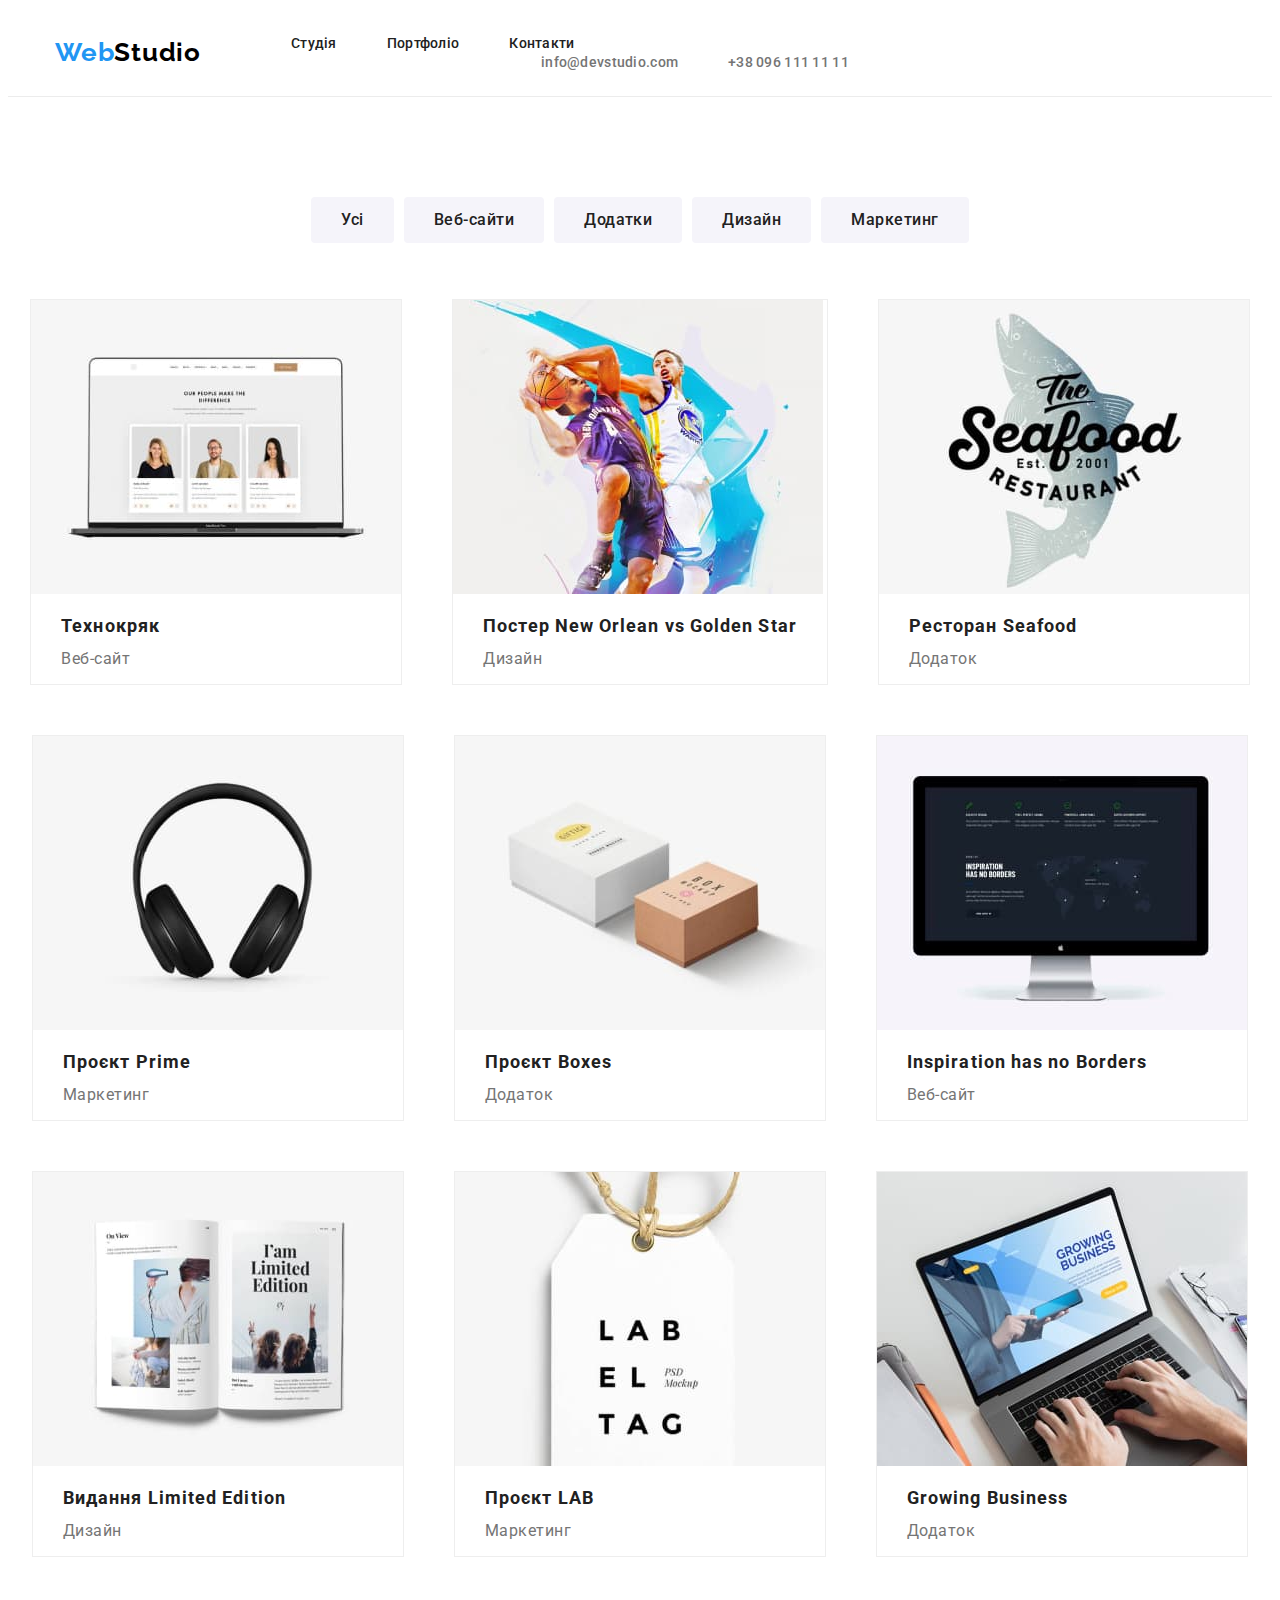
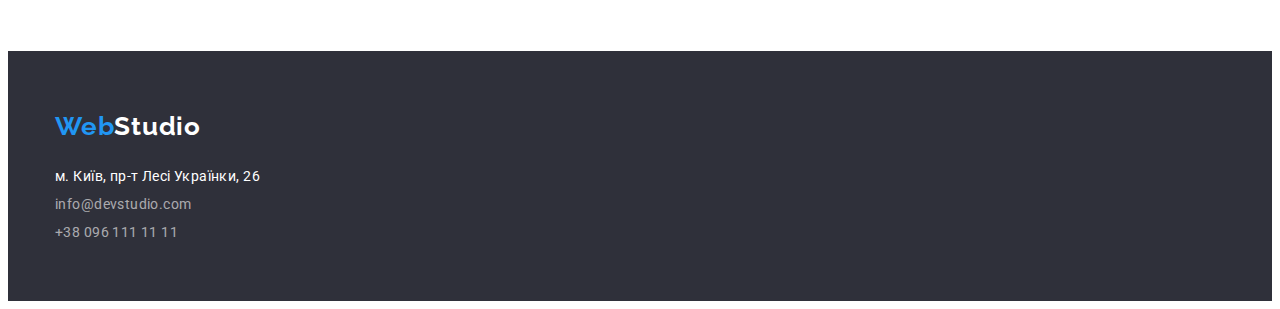
==== portfolio.html @ 7f6b3127 "updated project" ====
<!DOCTYPE html>
<html lang="uk">
  <head>
    <meta charset="UTF-8" />
    <meta http-equiv="X-UA-Compatible" content="IE=edge" />
    <meta name="viewport" content="width=device-width, initial-scale=1.0" />
    <title>WebStudio</title>
    <link rel="stylesheet" href="./css/styles.css" />
    <link rel="preconnect" href="https://fonts.googleapis.com" />
    <link rel="preconnect" href="https://fonts.gstatic.com" crossorigin />
    <link
      href="https://fonts.googleapis.com/css2?family=Raleway:wght@700&family=Roboto:wght@400;500;700;900&display=swap"
      rel="stylesheet"
    />
  </head>
  <body>
    <header class="page-header">
      <div class="container-header">
        <a class="header-logo" href="./index.html"
          ><span style="color: #2196f3">Web</span>Studio</a
        >
        <nav>
          <ul class="header-nav">
            <li class="header-li list">
              <a class="header-link" href="./index.html">Студія</a>
            </li>
            <li class="header-li list">
              <a class="header-link" href="./portfolio.html">Портфоліо</a>
            </li>
            <li class="header-li list">
              <a class="header-link" href="#contacts">Контакти</a>
            </li>
          </ul>
          <ul class="header-contacts">
            <li class="header-contacts-li list">
              <a class="header-contacts-link" href="mailto:info@devstudio.com"
                >info@devstudio.com</a
              >
            </li>
            <li class="header-contacts-li list">
              <a class="header-contacts-link" href="tel:+380961111111"
                >+38 096 111 11 11</a
              >
            </li>
          </ul>
        </nav>
      </div>
    </header>
    <div class="line-header"></div>
    <main class="portfolio-buttons-main">
      <div class="container-portfolio">
        <section>
          <ul class="buttons-main-section">
            <li class="list">
              <button class="button-main-section" type="button">Усі</button>
            </li>
            <li class="list">
              <button class="button-main-section" type="button">
                Веб-сайти
              </button>
            </li>
            <li class="list">
              <button class="button-main-section" type="button">Додатки</button>
            </li>
            <li class="list">
              <button class="button-main-section" type="button">Дизайн</button>
            </li>
            <li class="list">
              <button class="button-main-section" type="button">
                Маркетинг
              </button>
            </li>
          </ul>
          <ul class="img-section list">
            <li class="img-portfolio">
              <a class="a-img-portfolio" href="#">
                <img
                  src="./images/img8.jpg"
                  alt="Веб-сайт відкритий на компьютері"
                />
                <h3>Технокряк</h3>
                <p>Веб-сайт</p>
              </a>
            </li>
            <li class="img-portfolio">
              <a class="a-img-portfolio" href="#">
                <img src="./images/img9.jpg" alt="Хлопці грають в баскетбол" />
                <h3>Постер New Orlean vs Golden Star</h3>
                <p>Дизайн</p>
              </a>
            </li>
            <li class="img-portfolio">
              <a class="a-img-portfolio" href="#">
                <img src="./images/img10.jpg" alt="Логотип ресторану" />
                <h3>Ресторан Seafood</h3>
                <p>Додаток</p>
              </a>
            </li>
            <li class="img-portfolio">
              <a class="a-img-portfolio" href="#">
                <img src="./images/img11.jpg" alt="Навушники" />
                <h3>Проєкт Prime</h3>
                <p>Маркетинг</p>
              </a>
            </li>
            <li class="img-portfolio">
              <a class="a-img-portfolio" href="#">
                <img src="./images/img12.jpg" alt="Дві коробки" />
                <h3>Проєкт Boxes</h3>
                <p>Додаток</p>
              </a>
            </li>
            <li class="img-portfolio">
              <a class="a-img-portfolio" href="#">
                <img
                  src="./images/img13.jpg"
                  alt="Веб-сайт відкритий на екрані компьютера"
                />
                <h3>Inspiration has no Borders</h3>
                <p>Веб-сайт</p>
              </a>
            </li>
            <li class="img-portfolio">
              <a class="a-img-portfolio" href="#">
                <img src="./images/img14.jpg" alt="Журнал" />
                <h3>Видання Limited Edition</h3>
                <p>Дизайн</p>
              </a>
            </li>
            <li class="img-portfolio">
              <a class="a-img-portfolio" href="#">
                <img src="./images/img15.jpg" alt="Бірка з написом" />
                <h3>Проєкт LAB</h3>
                <p>Маркетинг</p>
              </a>
            </li>
            <li class="img-portfolio">
              <a class="a-img-portfolio" href="#">
                <img
                  src="./images/img16.jpg"
                  alt="Веб-сайт відкритий на ноутбуці"
                />
                <h3>Growing Business</h3>
                <p>Додаток</p>
              </a>
            </li>
          </ul>
        </section>
      </div>
    </main>
    <footer>
      <div class="container-footer">
        <a class="logo-footer" href="./index.html"
          ><span style="color: #2196f3">Web</span>Studio</a
        >
        <address>
          <ul class="footer-ul" id="contacts">
            <li class="footer-li list">
              <a
                class="footer-address"
                href="https://goo.gl/maps/fCmVy85zuMWWHmQd8"
                target="_blank"
                rel="noopener noreferrer nofollow"
                >м. Київ, пр-т Лесі Українки, 26</a
              >
            </li>
            <li class="footer-li list">
              <a class="footer-link" href="mailto:info@devstudio.com"
                >info@devstudio.com</a
              >
            </li>
            <li class="footer-li list">
              <a class="footer-link" href="tel:+380961111111"
                >+38 096 111 11 11</a
              >
            </li>
          </ul>
        </address>
      </div>
    </footer>
  </body>
</html>
---- css/styles.css ----
/* Я все таки сделала разные контейнеры для футера и для хедера.
Но если нужно чтобы был только один для всех блоков - могу поменять.
Не судите строго :) 
Аня */

body {
  font-family: "Roboto", sans-serif;
  height: 100%;
  background-color: white;
}
p,
h1,
h2,
h3,
h4,
h5,
h6 {
  margin: 0;
}

ul,
ol {
  margin: 0;
  padding-left: 0;
}

.container-header {
  width: 1200px;
  padding-left: 15px;
  padding-right: 15px;
  margin: 0 auto;
  display: flex;
  justify-content: center;
  align-items: center;
  box-sizing: border-box;
  padding-top: 25px;
  padding-bottom: 25px;
}

.list {
  list-style: none;
}

.header-logo {
  text-decoration: none;
  font-family: "Raleway";
  font-weight: 700;
  font-size: 26px;
  line-height: 1.19;
  letter-spacing: 0.03em;
  color: #000;
}

.header-link {
  font-weight: 500;
  font-size: 14px;
  line-height: 1.14;
  letter-spacing: 0.02em;
  color: #212121;
  text-decoration: none;
}
.header-link:hover,
.header-link:focus {
  color: #2196f3;
}

.header-nav {
  box-sizing: border-box;
  padding-left: 90px;
  display: inline-flex;
  gap: 50px;
}

.header-li {
  display: inline; /* Отображать как строчный элемент */
}
.header-contacts {
  box-sizing: border-box;
  padding-left: 340px;
  display: inline-flex;
  gap: 50px;
}
.header-contacts-li {
  display: inline; /* Отображать как строчный элемент */
}
.header-contacts-link {
  font-weight: 500;
  font-size: 14px;
  line-height: 1.14;
  letter-spacing: 0.02em;
  color: #757575;
  text-decoration: none;
}
.header-contacts-link:hover,
.header-contacts-link:focus {
  color: #2196f3;
}
.line-header {
  border-bottom: 1px solid #ececec;
}
.main-section {
  display: block;
  align-items: center;
  background-color: #2f303a;
  width: 100%;
  height: 600px;
}
.main-section > h1 {
  font-style: normal;
  font-weight: 900;
  font-size: 44px;
  line-height: calc(60 / 44);
  letter-spacing: 0.06em;
  color: white;
  text-transform: uppercase;
  text-align: center;
  padding-top: 200px;
  padding-bottom: 40px;
}
.main-button {
  font-weight: 700;
  font-size: 16px;
  line-height: 1.87;
  /* identical to box height, or 188% */
  text-align: center;
  letter-spacing: 0.06em;
  color: white;
  margin: 0 auto;
  display: block;
  width: 216px;
  height: 50px;
  left: 692px;
  top: 430px;
  background: #2196f3;
  box-shadow: 0px 4px 4px rgba(0, 0, 0, 0.15);
  border-radius: 4px;
  border: none;
}

h2 {
  font-weight: 700;
  font-size: 36px;
  line-height: 1.16;
  text-align: center;
  letter-spacing: 0.03em;
  color: #212121;
}
h3 {
  font-style: normal;
  font-weight: 700;
  font-size: 14px;
  line-height: 1.14;
  letter-spacing: 0.03em;
  text-transform: uppercase;
}

.team-section-li > h3 {
  font-style: normal;
  font-weight: 500;
  font-size: 16px;
  line-height: calc(19 / 16);
  /* identical to box height */

  text-align: center;
  letter-spacing: 0.03em;

  color: #212121;
  text-transform: capitalize;
}

p {
  font-style: normal;
  font-weight: 400;
  font-size: 14px;
  line-height: 1.71;
  letter-spacing: 0.03em;
  color: #757575;
}
.team-section-li > p {
  font-weight: 400;
  font-size: 16px;
  line-height: calc(19 / 16);
  text-align: center;
  letter-spacing: 0.03em;

  color: #757575;
}

.features-section-ul {
  padding-top: 90px;
  padding-bottom: 90px;
  display: flex;
  flex-direction: row;
  justify-content: center;
  align-items: flex-start;
  gap: 25px;
  height: 100px;
  width: 100%;
}

.features-section-li > h3 {
  padding-bottom: 10px;
}

.a-img-portfolio > h3 {
  font-weight: 700;
  font-size: 18px;
  line-height: calc(36 / 18);
  /* identical to box height, or 200% */
  letter-spacing: 0.06em;
  color: #212121;
}
.a-img-portfolio > p {
  font-weight: 400;
  font-size: 16px;
  line-height: calc(30 / 16);
  letter-spacing: 0.03em;
  color: #757575;
}
.img-items > h2 {
  padding-bottom: 50px;
}
.img-ul {
  display: flex;
  flex-direction: row;
  justify-content: center;
  gap: 30px;
  padding-bottom: 50px;
}

.team-section {
  padding-top: 50px;
  width: 100%;
  height: 600px;
  background: #f5f4fa;
}
.team-section-ul {
  padding-top: 50px;
  display: flex;
  flex-direction: row;
  justify-content: center;
  gap: 30px;
}

.team-section-li {
  width: 270px;
  height: 368px;
  background: #ffffff;
  box-shadow: 0px 1px 3px rgba(0, 0, 0, 0.12), 0px 1px 1px rgba(0, 0, 0, 0.14),
    0px 2px 1px rgba(0, 0, 0, 0.2);
  border-radius: 0px 0px 4px 4px;
  display: inline-block;
}
.team-section-li > h3 {
  padding-top: 30px;
  text-align: center;
}
.team-section-li > p {
  padding-top: 10px;
  padding-bottom: 30px;
  text-align: center;
}
footer {
  width: 100%;
  height: 130px;
  background: #2f303a;
  padding-top: 60px;
  padding-bottom: 60px;
}
.container-footer {
  width: 1200px;
  padding-left: 15px;
  padding-right: 15px;
  margin: 0 auto;
  display: flex;
  flex-direction: column;
  justify-content: flex-start;
  box-sizing: border-box;
}

.logo-footer {
  text-decoration: none;
  font-family: "Raleway";
  font-weight: 700;
  font-size: 26px;
  line-height: 1.19;
  /* identical to box height */
  letter-spacing: 0.03em;
  color: #fff;
  padding-bottom: 20px;
}

.footer-address {
  font-style: normal;
  text-decoration: none;
  font-weight: 400;
  font-size: 14px;
  line-height: 2;
  /* or 171% */
  letter-spacing: 0.03em;
  color: #ffffff;
}
.footer-link {
  text-decoration: none;
  font-style: normal;
  font-weight: 400;
  font-size: 14px;
  line-height: 2;
  /* or 171% */
  letter-spacing: 0.03em;
  color: rgba(255, 255, 255, 0.6);
}
.container-portfolio {
  width: 1200px;
  padding-left: 15px;
  padding-right: 15px;
  margin: 0 auto;
  display: flex;
  justify-content: center;
  align-items: center;
  box-sizing: border-box;
}
.buttons-main-section {
  width: 1600px;
  padding-top: 100px;
  display: flex;
  flex-direction: row;
  justify-content: center;
  gap: 10px;
}

.button-main-section {
  font-family: "Roboto";
  /* тут я оставила font family без него
  шрифт отображается не верно*/
  font-style: normal;
  background: #f5f4fa;
  font-weight: 500;
  font-size: 16px;
  line-height: calc(26 / 16);
  padding: 10px 30px;
  text-align: center;
  letter-spacing: 0.03em;
  color: #212121;
  border-radius: 4px;
  border: none;
}

.button-main-section:hover,
.button-main-section:focus {
  background: #2196f3;
  color: white;
  box-shadow: 0px 3px 1px rgba(0, 0, 0, 0.1), 0px 1px 2px rgba(0, 0, 0, 0.08),
    0px 2px 2px rgba(0, 0, 0, 0.12);
}

.img-section {
  padding-top: 56px;
  padding-bottom: 94px;
  display: flex;
  flex-direction: row;
  justify-content: center;
  flex-wrap: wrap;
  gap: 50px;
  width: 1600px;
}
.img-portfolio {
  border: 1px solid #eeeeee;
}
.img-portfolio:hover,
.img-portfolio:focus {
  box-shadow: 0px 1px 1px rgba(0, 0, 0, 0.12), 0px 4px 4px rgba(0, 0, 0, 0.06),
    1px 4px 6px rgba(0, 0, 0, 0.16);
}
.img-portfolio > a {
  text-decoration: none;
  font-style: normal;
}
.img-portfolio > a > h3 {
  text-transform: none;
  padding: 10px 30px 0;
}
.img-portfolio > a > p {
  padding: 0 30px 10px;
}
/* прячу заголовок */
h2.visually-hidden {
  position: absolute;
  width: 1px;
  height: 1px;
  margin: -1px;
  border: 0;
  padding: 0;

  white-space: nowrap;
  clip-path: inset(100%);
  clip: rect(0 0 0 0);
  overflow: hidden;
}
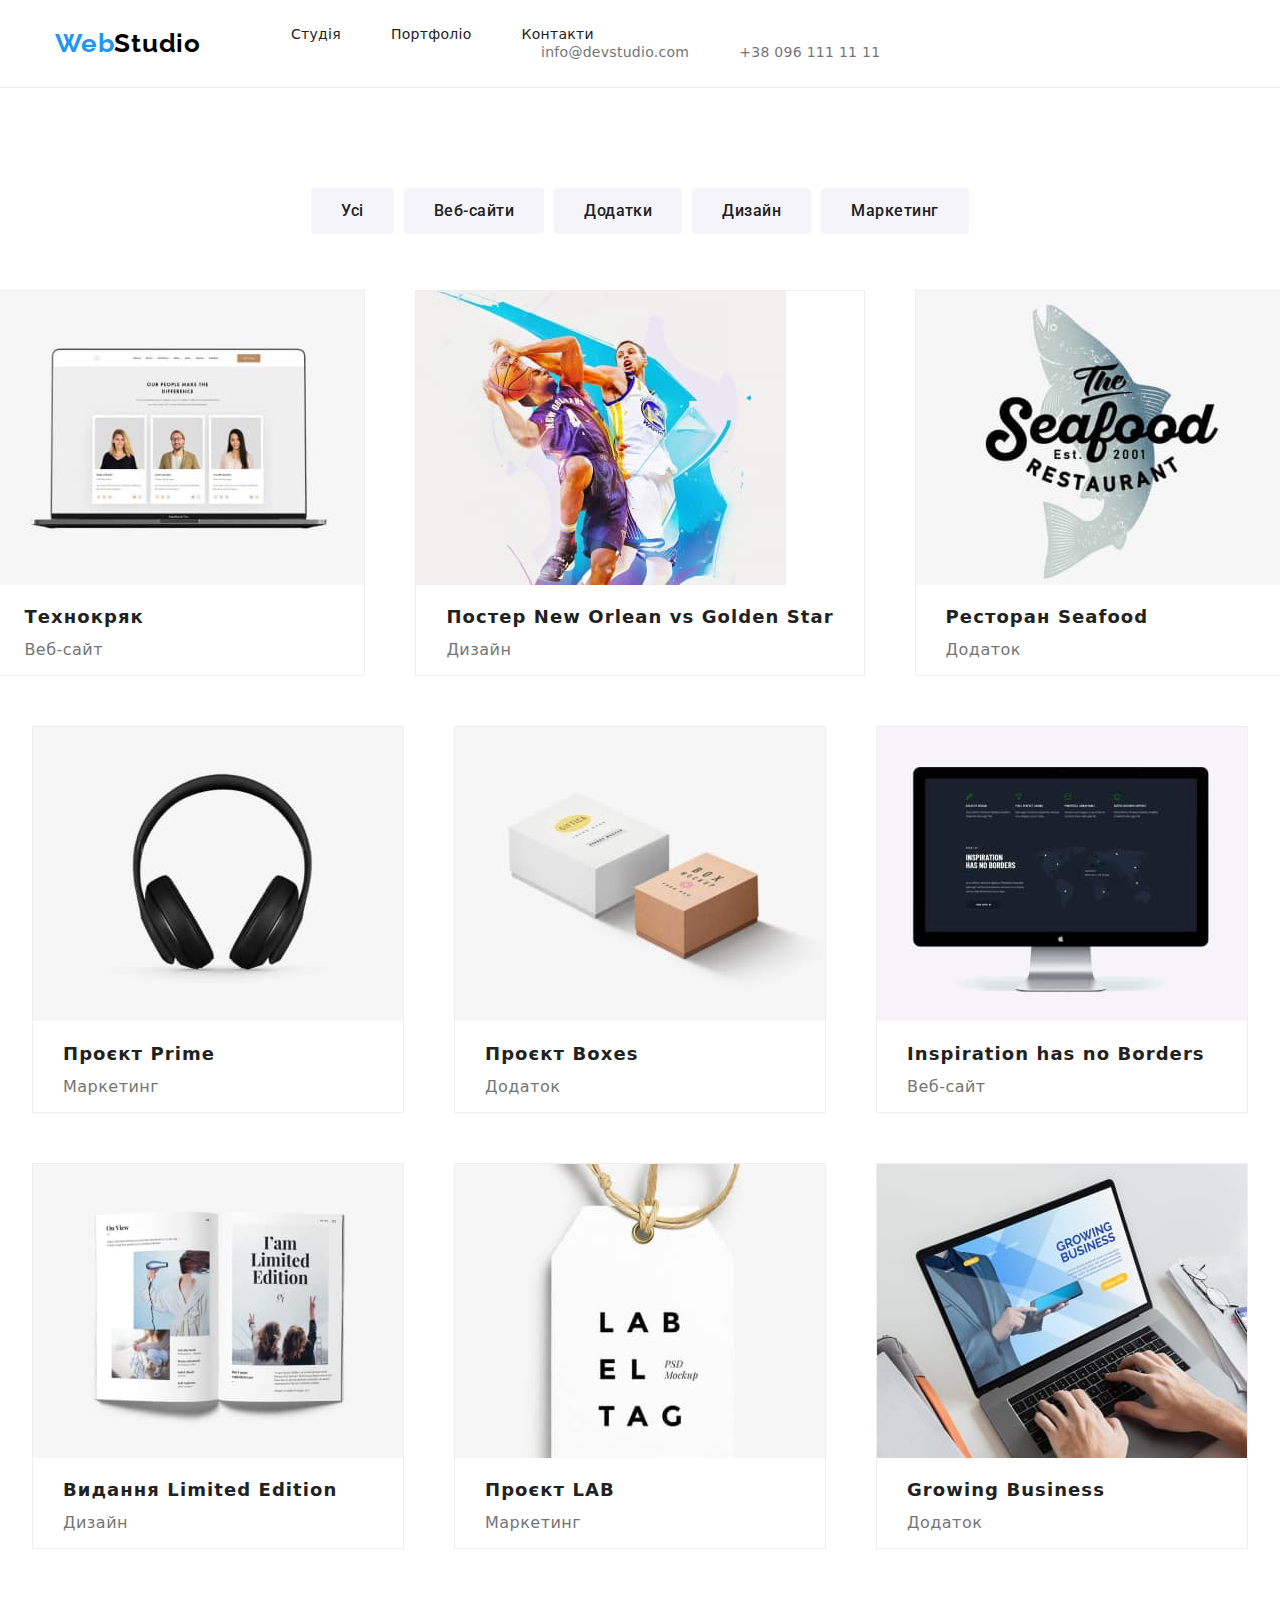
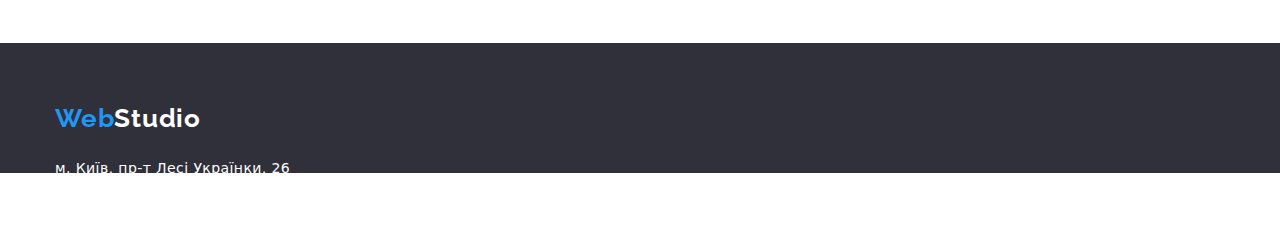
==== commit e07b1b0b: "updated normalize" ====
--- a/portfolio.html
+++ b/portfolio.html
@@ -6,6 +6,7 @@
     <meta name="viewport" content="width=device-width, initial-scale=1.0" />
     <title>WebStudio</title>
     <link rel="stylesheet" href="./css/styles.css" />
+    <link rel="stylesheet" href="./css/modern-normalize.css" />
     <link rel="preconnect" href="https://fonts.googleapis.com" />
     <link rel="preconnect" href="https://fonts.gstatic.com" crossorigin />
     <link
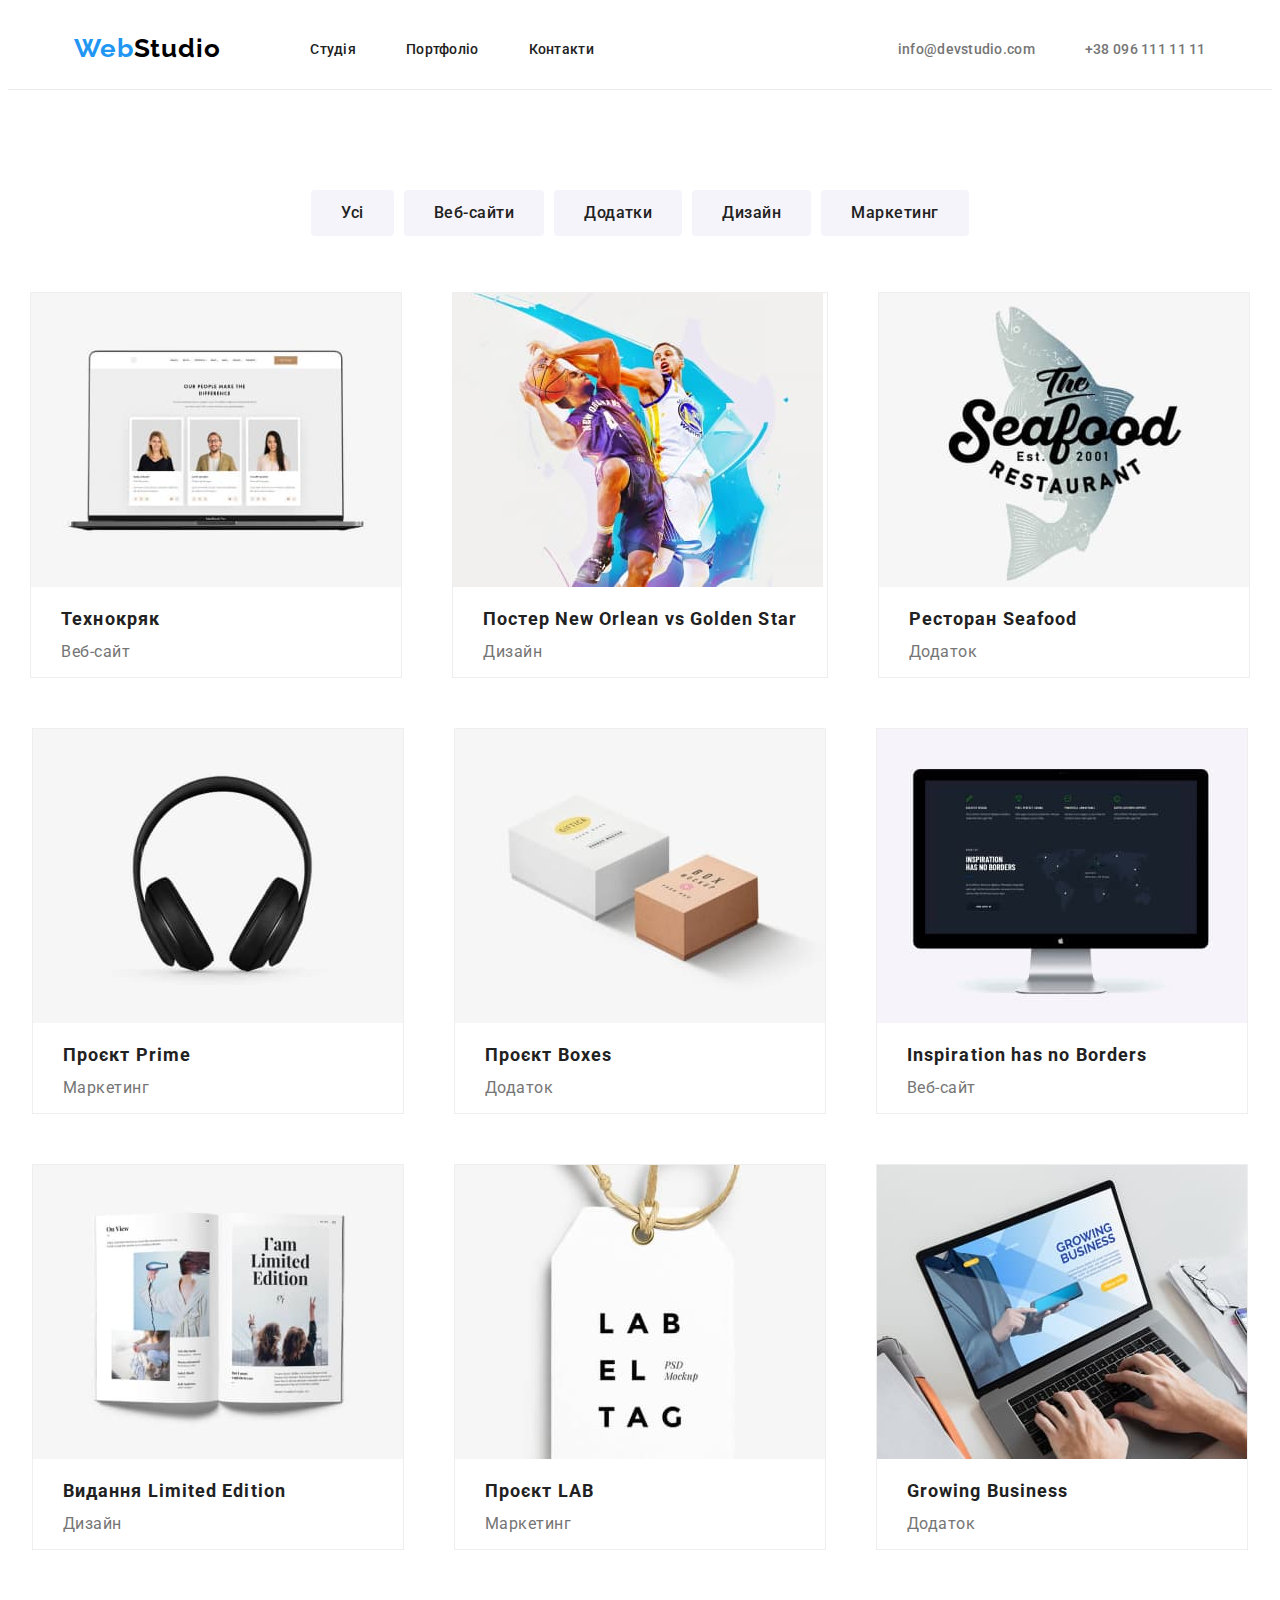
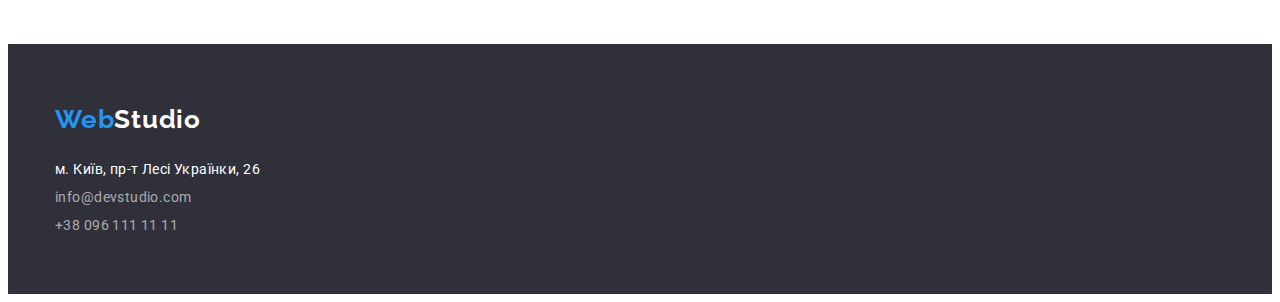
==== commit bb23dcdf: "updated" ====
--- a/portfolio.html
+++ b/portfolio.html
@@ -6,7 +6,6 @@
     <meta name="viewport" content="width=device-width, initial-scale=1.0" />
     <title>WebStudio</title>
     <link rel="stylesheet" href="./css/styles.css" />
-    <link rel="stylesheet" href="./css/modern-normalize.css" />
     <link rel="preconnect" href="https://fonts.googleapis.com" />
     <link rel="preconnect" href="https://fonts.gstatic.com" crossorigin />
     <link
--- a/css/styles.css
+++ b/css/styles.css
@@ -76,7 +76,7 @@
 }
 .header-contacts {
   box-sizing: border-box;
-  padding-left: 340px;
+  padding-left: 300px;
   display: inline-flex;
   gap: 50px;
 }
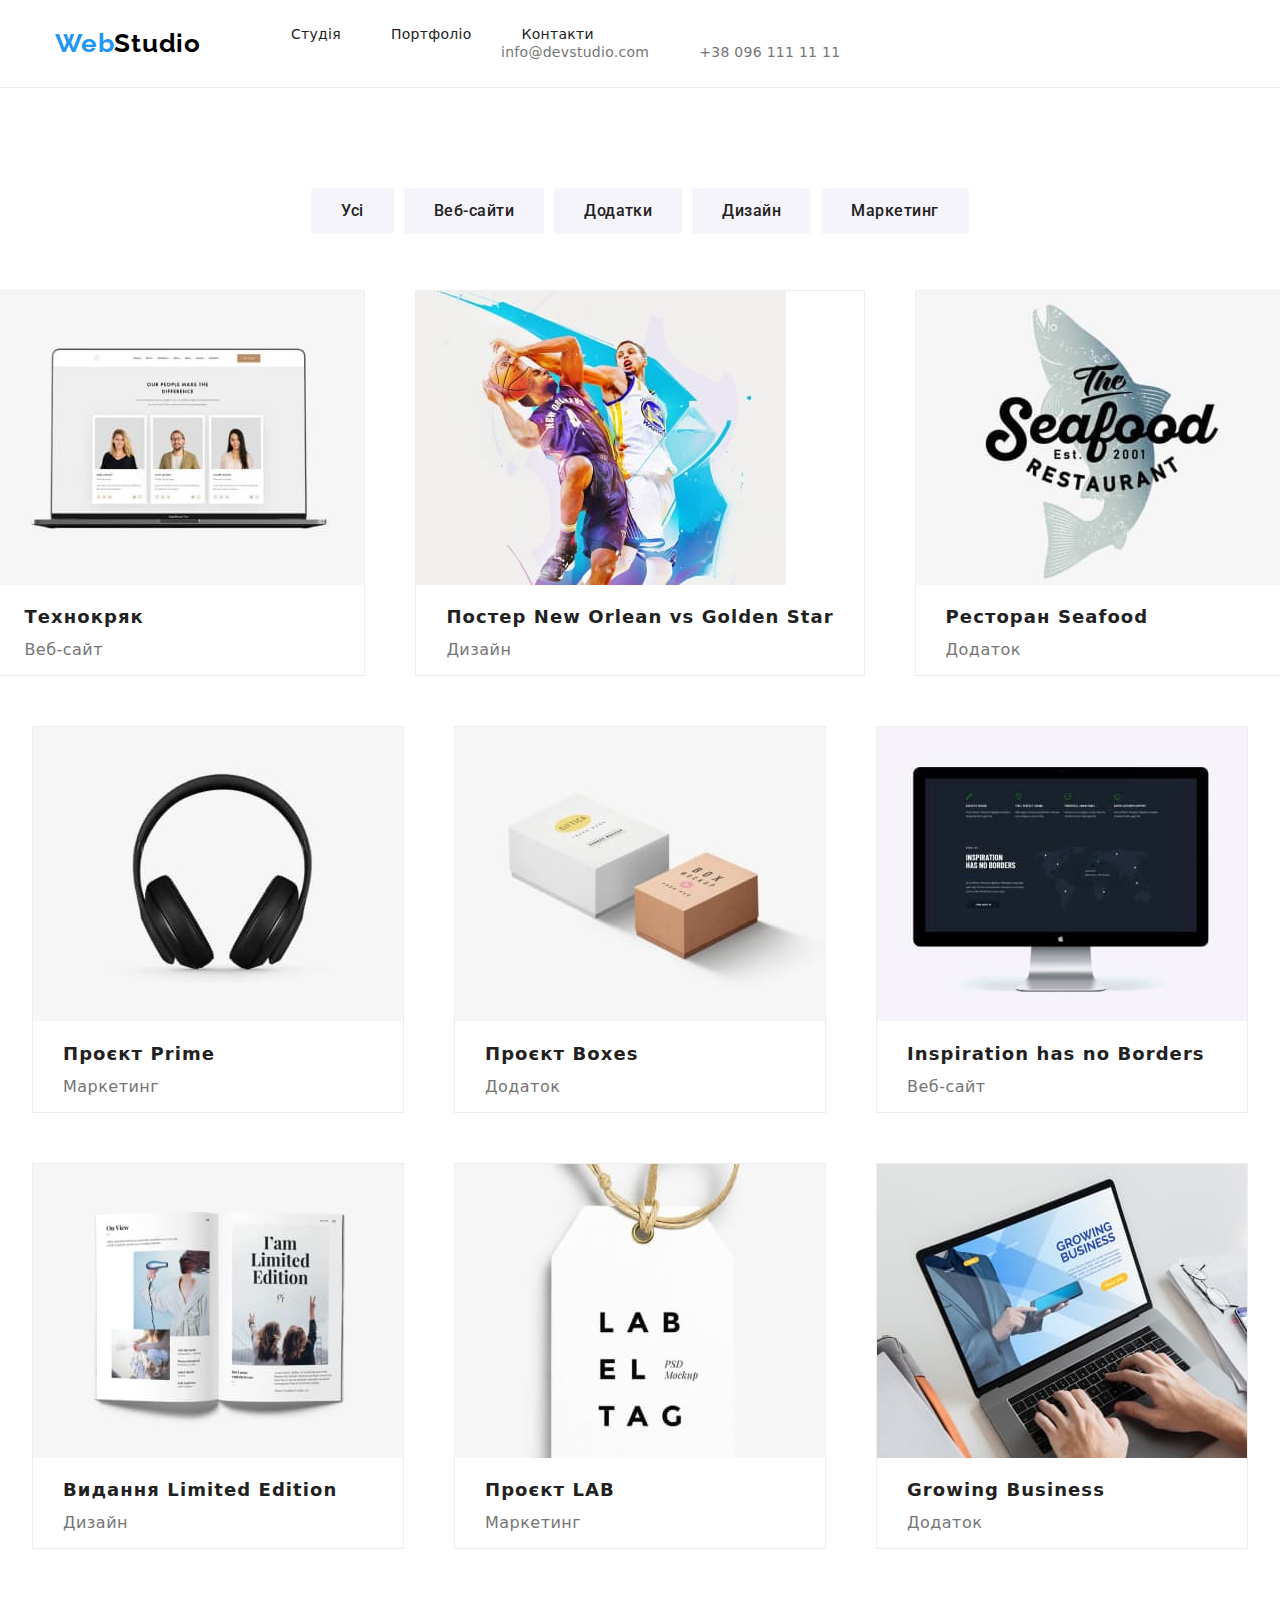
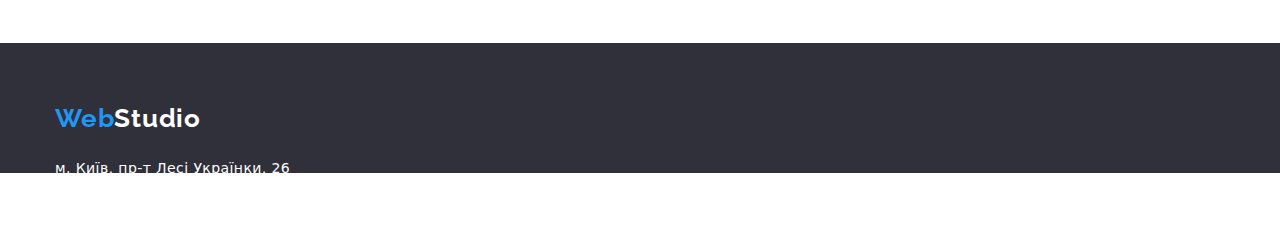
==== commit e154114e: "updated" ====
--- a/portfolio.html
+++ b/portfolio.html
@@ -6,6 +6,7 @@
     <meta name="viewport" content="width=device-width, initial-scale=1.0" />
     <title>WebStudio</title>
     <link rel="stylesheet" href="./css/styles.css" />
+    <link rel="stylesheet" href="./css/modern-normalize.css" />
     <link rel="preconnect" href="https://fonts.googleapis.com" />
     <link rel="preconnect" href="https://fonts.gstatic.com" crossorigin />
     <link
--- a/css/styles.css
+++ b/css/styles.css
@@ -107,7 +107,7 @@
 }
 .main-section > h1 {
   font-style: normal;
-  font-weight: 900;
+  font-weight: 800;
   font-size: 44px;
   line-height: calc(60 / 44);
   letter-spacing: 0.06em;
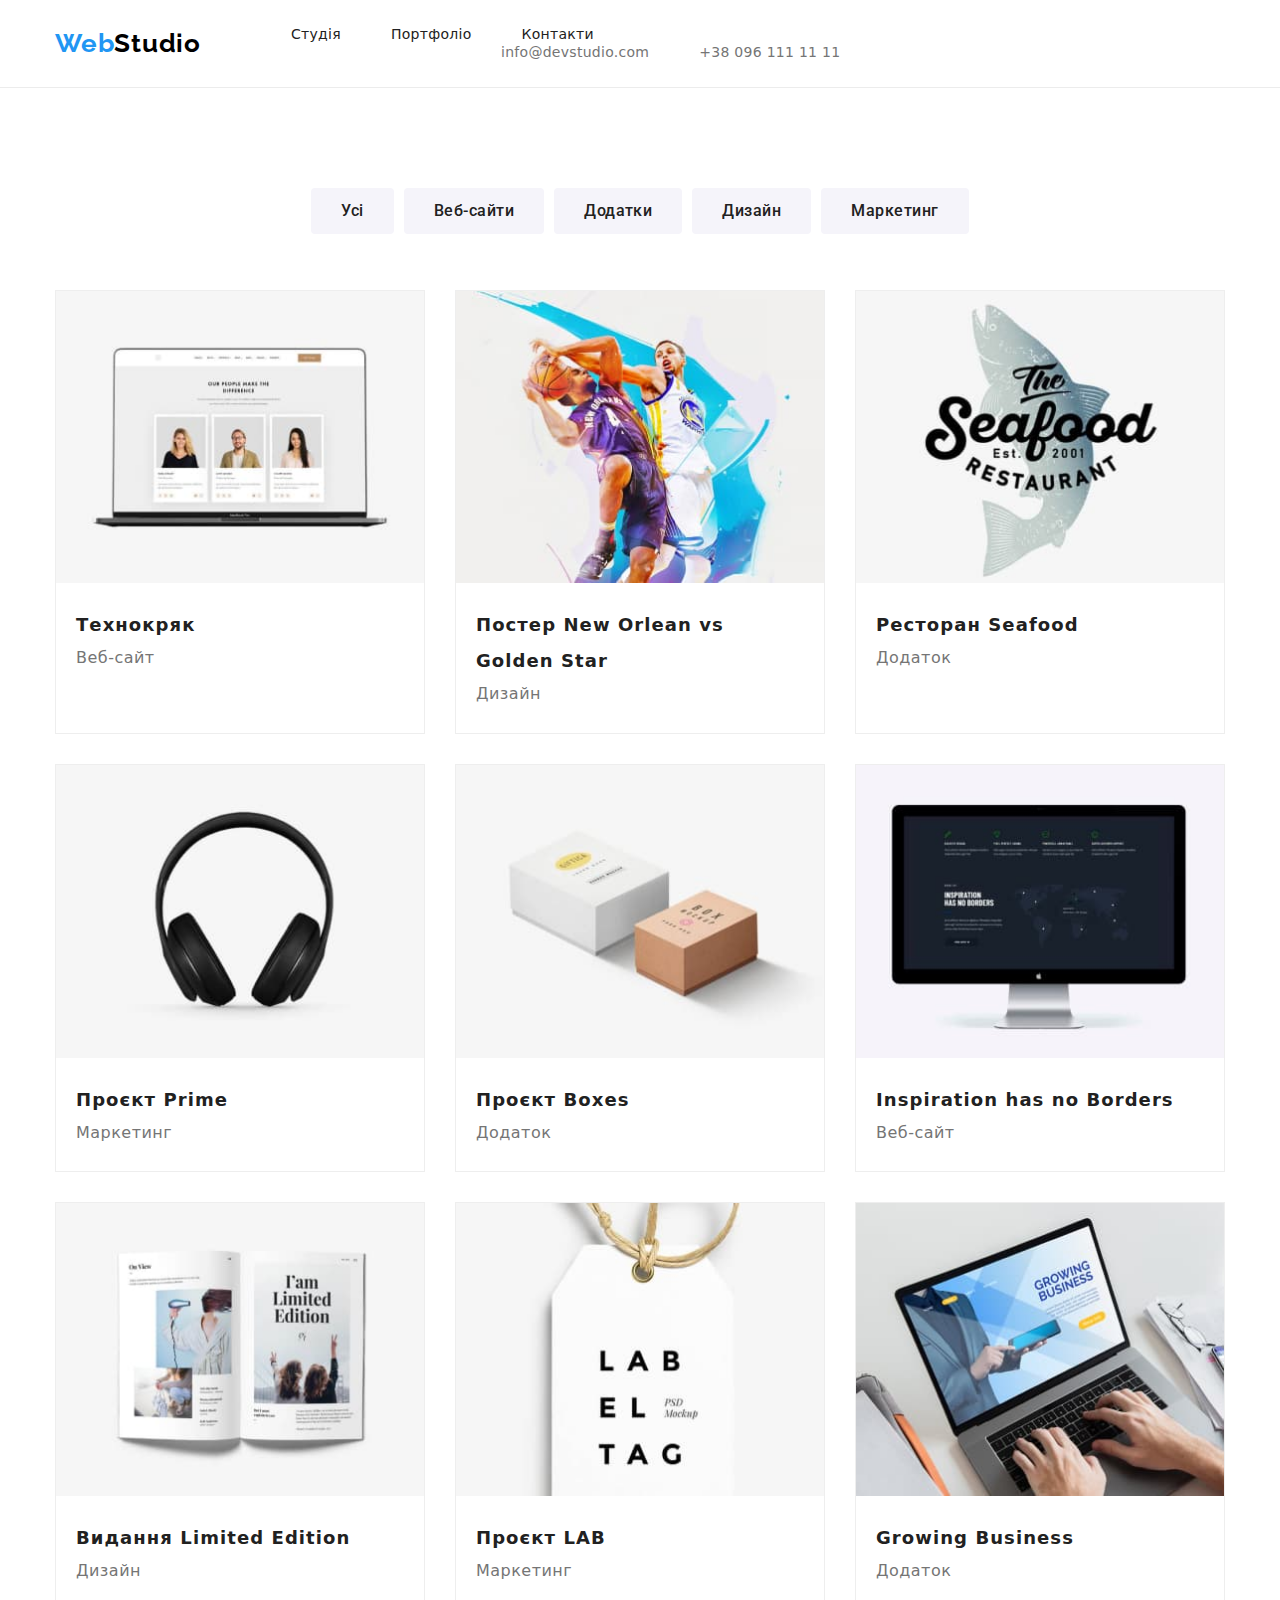
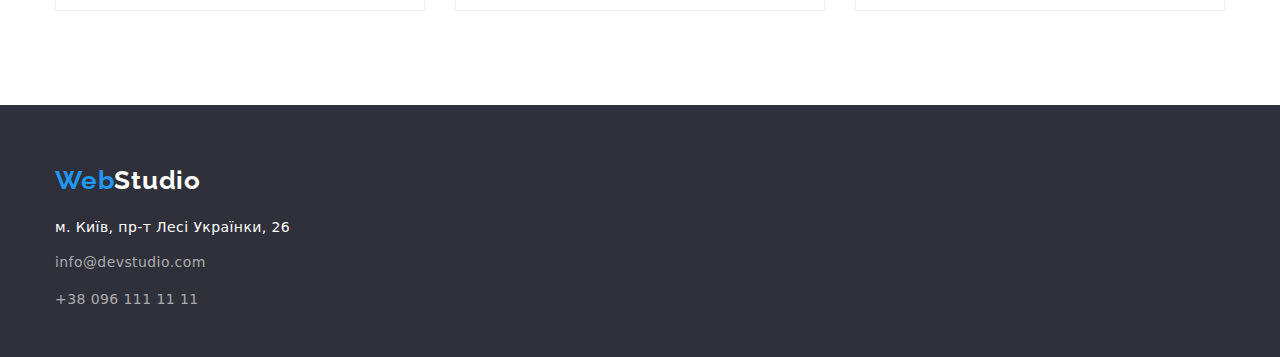
==== commit 323dc7c6: "updated" ====
--- a/portfolio.html
+++ b/portfolio.html
@@ -48,9 +48,9 @@
       </div>
     </header>
     <div class="line-header"></div>
-    <main class="portfolio-buttons-main">
-      <div class="container-portfolio">
-        <section>
+    <main>
+      <section class="portfolio-section">
+        <div class="container-portfolio">
           <ul class="buttons-main-section">
             <li class="list">
               <button class="button-main-section" type="button">Усі</button>
@@ -72,6 +72,8 @@
               </button>
             </li>
           </ul>
+        </div>
+        <div class="container-portfolio">
           <ul class="img-section list">
             <li class="img-portfolio">
               <a class="a-img-portfolio" href="#">
@@ -79,36 +81,46 @@
                   src="./images/img8.jpg"
                   alt="Веб-сайт відкритий на компьютері"
                 />
-                <h3>Технокряк</h3>
-                <p>Веб-сайт</p>
+                <div class="img-div">
+                  <h3>Технокряк</h3>
+                  <p>Веб-сайт</p>
+                </div>
               </a>
             </li>
             <li class="img-portfolio">
               <a class="a-img-portfolio" href="#">
                 <img src="./images/img9.jpg" alt="Хлопці грають в баскетбол" />
-                <h3>Постер New Orlean vs Golden Star</h3>
-                <p>Дизайн</p>
+                <div class="img-div">
+                  <h3>Постер New Orlean vs Golden Star</h3>
+                  <p>Дизайн</p>
+                </div>
               </a>
             </li>
             <li class="img-portfolio">
               <a class="a-img-portfolio" href="#">
                 <img src="./images/img10.jpg" alt="Логотип ресторану" />
-                <h3>Ресторан Seafood</h3>
-                <p>Додаток</p>
+                <div class="img-div">
+                  <h3>Ресторан Seafood</h3>
+                  <p>Додаток</p>
+                </div>
               </a>
             </li>
             <li class="img-portfolio">
               <a class="a-img-portfolio" href="#">
                 <img src="./images/img11.jpg" alt="Навушники" />
-                <h3>Проєкт Prime</h3>
-                <p>Маркетинг</p>
+                <div class="img-div">
+                  <h3>Проєкт Prime</h3>
+                  <p>Маркетинг</p>
+                </div>
               </a>
             </li>
             <li class="img-portfolio">
               <a class="a-img-portfolio" href="#">
                 <img src="./images/img12.jpg" alt="Дві коробки" />
-                <h3>Проєкт Boxes</h3>
-                <p>Додаток</p>
+                <div class="img-div">
+                  <h3>Проєкт Boxes</h3>
+                  <p>Додаток</p>
+                </div>
               </a>
             </li>
             <li class="img-portfolio">
@@ -117,22 +129,28 @@
                   src="./images/img13.jpg"
                   alt="Веб-сайт відкритий на екрані компьютера"
                 />
-                <h3>Inspiration has no Borders</h3>
-                <p>Веб-сайт</p>
+                <div class="img-div">
+                  <h3>Inspiration has no Borders</h3>
+                  <p>Веб-сайт</p>
+                </div>
               </a>
             </li>
             <li class="img-portfolio">
               <a class="a-img-portfolio" href="#">
                 <img src="./images/img14.jpg" alt="Журнал" />
-                <h3>Видання Limited Edition</h3>
-                <p>Дизайн</p>
+                <div class="img-div">
+                  <h3>Видання Limited Edition</h3>
+                  <p>Дизайн</p>
+                </div>
               </a>
             </li>
             <li class="img-portfolio">
               <a class="a-img-portfolio" href="#">
                 <img src="./images/img15.jpg" alt="Бірка з написом" />
-                <h3>Проєкт LAB</h3>
-                <p>Маркетинг</p>
+                <div class="img-div">
+                  <h3>Проєкт LAB</h3>
+                  <p>Маркетинг</p>
+                </div>
               </a>
             </li>
             <li class="img-portfolio">
@@ -141,13 +159,15 @@
                   src="./images/img16.jpg"
                   alt="Веб-сайт відкритий на ноутбуці"
                 />
-                <h3>Growing Business</h3>
-                <p>Додаток</p>
-              </a>
-            </li>
-          </ul>
-        </section>
-      </div>
+                <div class="img-div">
+                  <h3>Growing Business</h3>
+                  <p>Додаток</p>
+                </div>
+              </a>
+            </li>
+          </ul>
+        </div>
+      </section>
     </main>
     <footer>
       <div class="container-footer">
--- a/css/styles.css
+++ b/css/styles.css
@@ -17,24 +17,37 @@
 h6 {
   margin: 0;
 }
-
 ul,
 ol {
   margin: 0;
   padding-left: 0;
 }
-
-.container-header {
-  width: 1200px;
-  padding-left: 15px;
-  padding-right: 15px;
-  margin: 0 auto;
-  display: flex;
-  justify-content: center;
-  align-items: center;
-  box-sizing: border-box;
+button {
+  cursor: pointer;
+}
+address {
+  font-style: normal;
+}
+img {
+  display: block;
+  max-width: 100%;
+  height: auto;
+}
+
+.page-header {
   padding-top: 25px;
   padding-bottom: 25px;
+}
+
+.container-header {
+  width: 1200px;
+  padding-left: 15px;
+  padding-right: 15px;
+  margin: 0 auto;
+  display: flex;
+  justify-content: center;
+  align-items: center;
+  box-sizing: border-box;
 }
 
 .list {
@@ -66,7 +79,7 @@
 
 .header-nav {
   box-sizing: border-box;
-  padding-left: 90px;
+  margin-left: 90px;
   display: inline-flex;
   gap: 50px;
 }
@@ -76,7 +89,7 @@
 }
 .header-contacts {
   box-sizing: border-box;
-  padding-left: 300px;
+  margin-left: 300px;
   display: inline-flex;
   gap: 50px;
 }
@@ -104,6 +117,8 @@
   background-color: #2f303a;
   width: 100%;
   height: 600px;
+  padding-top: 200px;
+  padding-bottom: 200px;
 }
 .main-section > h1 {
   font-style: normal;
@@ -114,8 +129,7 @@
   color: white;
   text-transform: uppercase;
   text-align: center;
-  padding-top: 200px;
-  padding-bottom: 40px;
+  margin-bottom: 40px;
 }
 .main-button {
   font-weight: 700;
@@ -129,8 +143,6 @@
   display: block;
   width: 216px;
   height: 50px;
-  left: 692px;
-  top: 430px;
   background: #2196f3;
   box-shadow: 0px 4px 4px rgba(0, 0, 0, 0.15);
   border-radius: 4px;
@@ -176,6 +188,7 @@
   letter-spacing: 0.03em;
   color: #757575;
 }
+
 .team-section-li > p {
   font-weight: 400;
   font-size: 16px;
@@ -185,21 +198,51 @@
 
   color: #757575;
 }
-
-.features-section-ul {
+.container-features {
+  width: 1200px;
+  margin: 0 auto;
+  display: flex;
+  justify-content: center;
+  align-items: center;
+  box-sizing: border-box;
+  padding-left: 15px;
+  padding-right: 15px;
+}
+
+.features-section {
   padding-top: 90px;
   padding-bottom: 90px;
+}
+
+.features-section-ul {
   display: flex;
   flex-direction: row;
   justify-content: center;
   align-items: flex-start;
-  gap: 25px;
   height: 100px;
-  width: 100%;
+}
+.features-section-li {
+  width: 270px;
+  margin-left: 30px;
+}
+
+.features-section-li:first-child {
+  margin-left: 0;
 }
 
 .features-section-li > h3 {
   padding-bottom: 10px;
+}
+
+.img-container {
+  width: 1200px;
+  margin: 0 auto;
+  display: flex;
+  justify-content: center;
+  align-items: center;
+  box-sizing: border-box;
+  padding-left: 15px;
+  padding-right: 15px;
 }
 
 .a-img-portfolio > h3 {
@@ -217,8 +260,11 @@
   letter-spacing: 0.03em;
   color: #757575;
 }
+.img-items {
+  padding-bottom: 94px;
+}
 .img-items > h2 {
-  padding-bottom: 50px;
+  margin-bottom: 50px;
 }
 .img-ul {
   display: flex;
@@ -229,13 +275,23 @@
 }
 
 .team-section {
-  padding-top: 50px;
+  padding-top: 94px;
+  padding-bottom: 94px;
   width: 100%;
-  height: 600px;
   background: #f5f4fa;
 }
+.team-container {
+  width: 1200px;
+  margin: 0 auto;
+  display: flex;
+  justify-content: center;
+  align-items: center;
+  box-sizing: border-box;
+  padding-left: 15px;
+  padding-right: 15px;
+}
 .team-section-ul {
-  padding-top: 50px;
+  margin-top: 50px;
   display: flex;
   flex-direction: row;
   justify-content: center;
@@ -252,17 +308,20 @@
   display: inline-block;
 }
 .team-section-li > h3 {
+  text-align: center;
+}
+.team-section-li > .team-member-div > p {
+  padding-top: 10px;
+  text-align: center;
+}
+.team-member-div {
   padding-top: 30px;
-  text-align: center;
-}
-.team-section-li > p {
-  padding-top: 10px;
   padding-bottom: 30px;
   text-align: center;
 }
 footer {
   width: 100%;
-  height: 130px;
+  height: 252px;
   background: #2f303a;
   padding-top: 60px;
   padding-bottom: 60px;
@@ -287,29 +346,45 @@
   /* identical to box height */
   letter-spacing: 0.03em;
   color: #fff;
-  padding-bottom: 20px;
+  margin-bottom: 20px;
 }
 
 .footer-address {
   font-style: normal;
   text-decoration: none;
+  font-weight: 400;
+  font-size: 14px;
+  line-height: 1.7;
+  /* or 171% */
+  letter-spacing: 0.03em;
+  color: #ffffff;
+}
+.footer-link {
+  text-decoration: none;
+  font-style: normal;
   font-weight: 400;
   font-size: 14px;
   line-height: 2;
   /* or 171% */
   letter-spacing: 0.03em;
-  color: #ffffff;
-}
-.footer-link {
-  text-decoration: none;
-  font-style: normal;
-  font-weight: 400;
-  font-size: 14px;
-  line-height: 2;
-  /* or 171% */
-  letter-spacing: 0.03em;
   color: rgba(255, 255, 255, 0.6);
 }
+
+.footer-li {
+  margin-bottom: 9px;
+}
+
+.portfolio-section {
+  padding-top: 100px;
+  padding-bottom: 94px;
+}
+.buttons-main-section {
+  display: flex;
+  flex-direction: row;
+  justify-content: center;
+  gap: 10px;
+  padding-bottom: 56px;
+}
 .container-portfolio {
   width: 1200px;
   padding-left: 15px;
@@ -319,20 +394,10 @@
   justify-content: center;
   align-items: center;
   box-sizing: border-box;
-}
-.buttons-main-section {
-  width: 1600px;
-  padding-top: 100px;
-  display: flex;
-  flex-direction: row;
-  justify-content: center;
-  gap: 10px;
 }
 
 .button-main-section {
   font-family: "Roboto";
-  /* тут я оставила font family без него
-  шрифт отображается не верно*/
   font-style: normal;
   background: #f5f4fa;
   font-weight: 500;
@@ -355,16 +420,14 @@
 }
 
 .img-section {
-  padding-top: 56px;
-  padding-bottom: 94px;
   display: flex;
   flex-direction: row;
   justify-content: center;
   flex-wrap: wrap;
-  gap: 50px;
-  width: 1600px;
+  gap: 30px;
 }
 .img-portfolio {
+  width: 370px;
   border: 1px solid #eeeeee;
 }
 .img-portfolio:hover,
@@ -376,12 +439,27 @@
   text-decoration: none;
   font-style: normal;
 }
-.img-portfolio > a > h3 {
+.img-portfolio > a > .img-div > h3 {
+  text-decoration: none;
+  font-style: normal;
+  font-weight: 700;
+  font-size: 18px;
+  line-height: 2;
   text-transform: none;
-  padding: 10px 30px 0;
-}
-.img-portfolio > a > p {
-  padding: 0 30px 10px;
+  letter-spacing: 0.06em;
+  color: #212121;
+}
+.img-portfolio > a > .img-div > p {
+  text-decoration: none;
+  font-style: normal;
+  font-weight: 400;
+  font-size: 16px;
+  line-height: 1.87;
+  letter-spacing: 0.03em;
+  color: #757575;
+}
+.img-div {
+  padding: 24px 20px;
 }
 /* прячу заголовок */
 h2.visually-hidden {
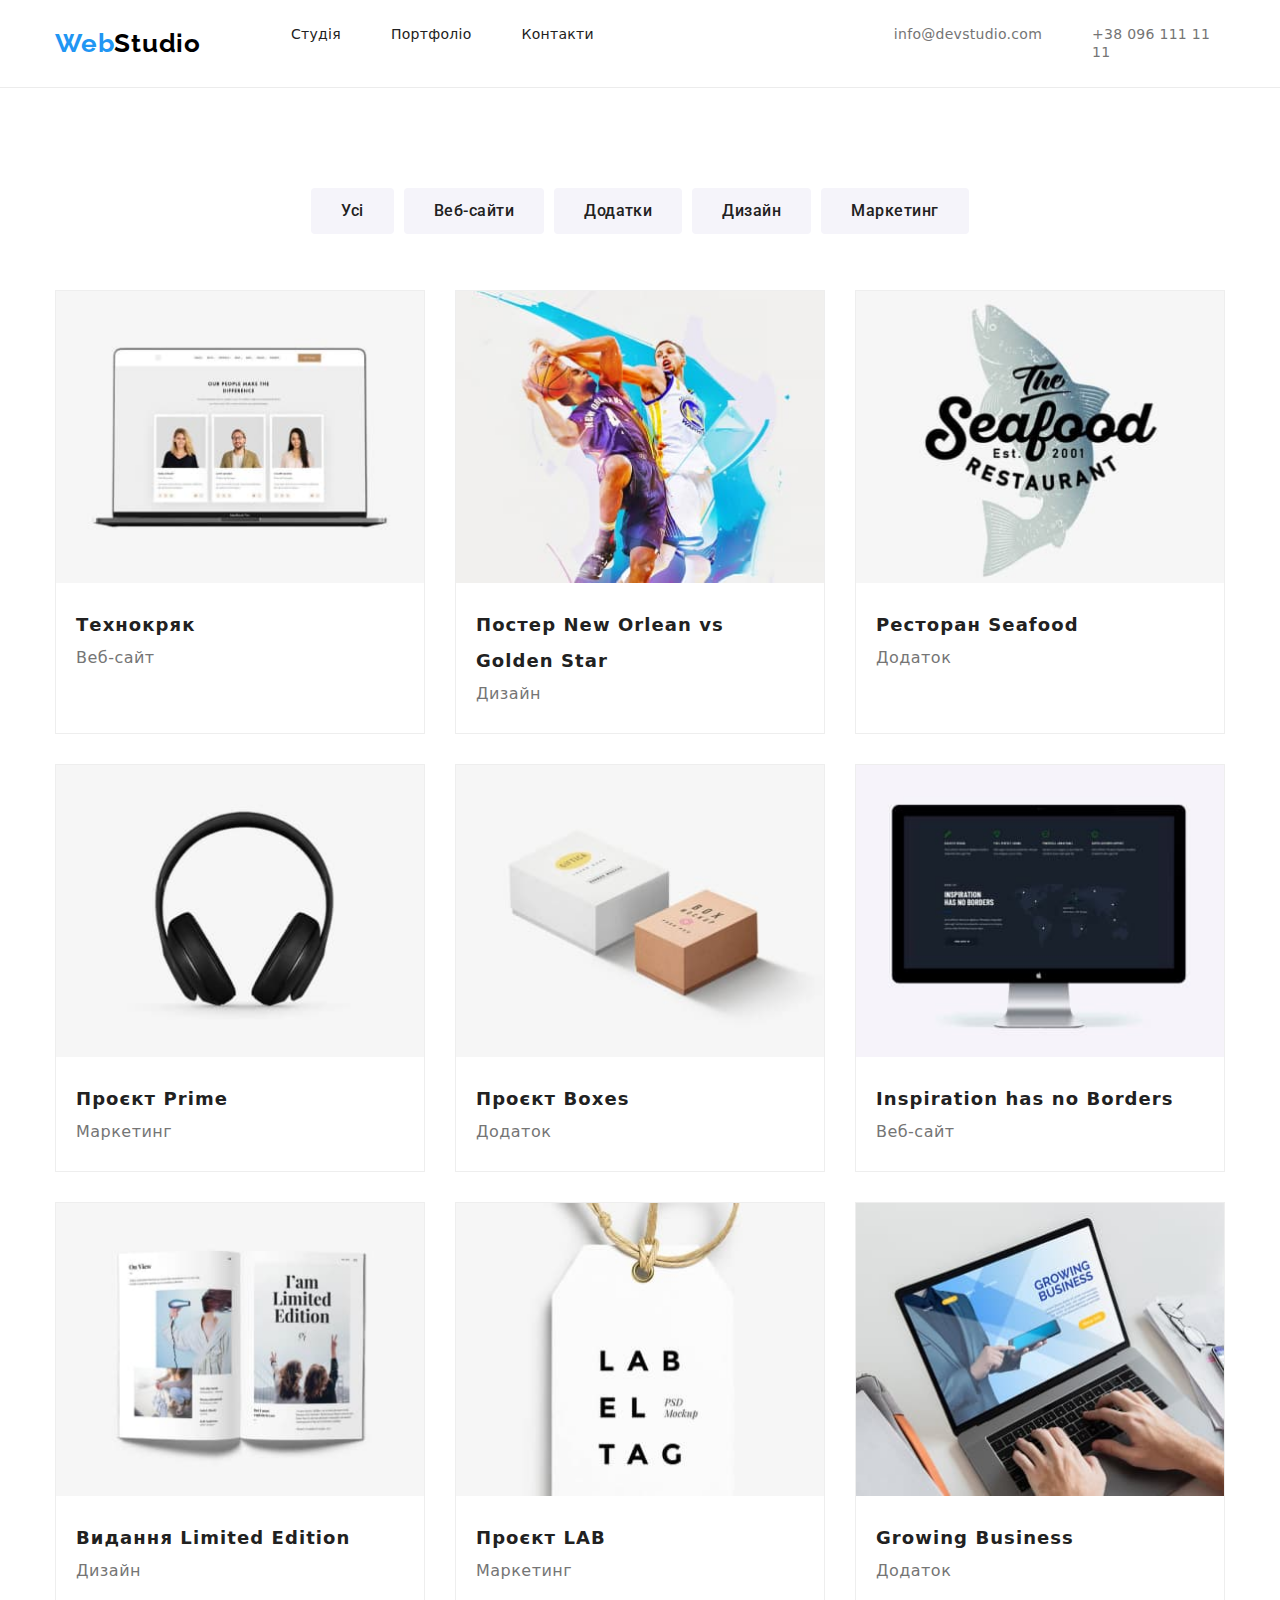
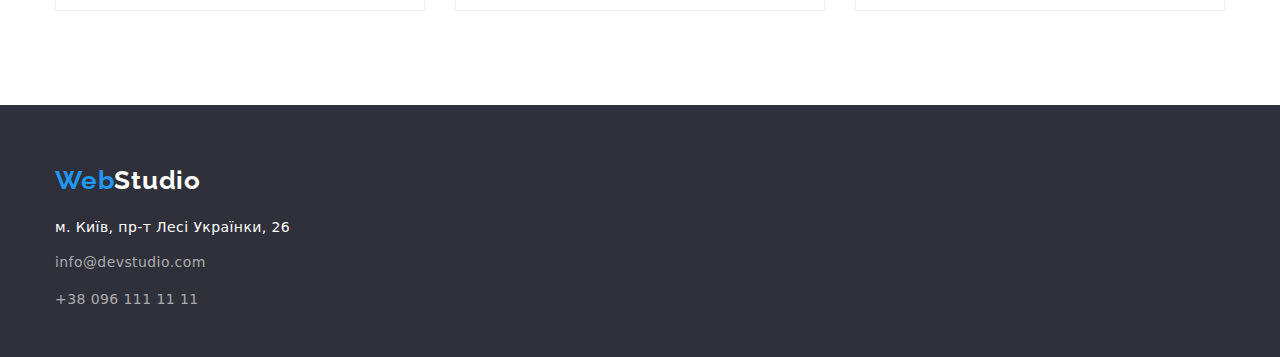
==== commit d4c8dec5: "updated" ====
--- a/portfolio.html
+++ b/portfolio.html
@@ -20,7 +20,7 @@
         <a class="header-logo" href="./index.html"
           ><span style="color: #2196f3">Web</span>Studio</a
         >
-        <nav>
+        <nav class="nav-header">
           <ul class="header-nav">
             <li class="header-li list">
               <a class="header-link" href="./index.html">Студія</a>
--- a/css/styles.css
+++ b/css/styles.css
@@ -1,8 +1,3 @@
-/* Я все таки сделала разные контейнеры для футера и для хедера.
-Но если нужно чтобы был только один для всех блоков - могу поменять.
-Не судите строго :) 
-Аня */
-
 body {
   font-family: "Roboto", sans-serif;
   height: 100%;
@@ -111,6 +106,10 @@
 .line-header {
   border-bottom: 1px solid #ececec;
 }
+.nav-header {
+  display: flex;
+  justify-content: space-between;
+}
 .main-section {
   display: block;
   align-items: center;
@@ -141,7 +140,7 @@
   color: white;
   margin: 0 auto;
   display: block;
-  width: 216px;
+  min-width: 216px;
   height: 50px;
   background: #2196f3;
   box-shadow: 0px 4px 4px rgba(0, 0, 0, 0.15);
@@ -427,7 +426,8 @@
   gap: 30px;
 }
 .img-portfolio {
-  width: 370px;
+  /* width: 370px; */
+  width: calc((100% - 60px) / 3);
   border: 1px solid #eeeeee;
 }
 .img-portfolio:hover,
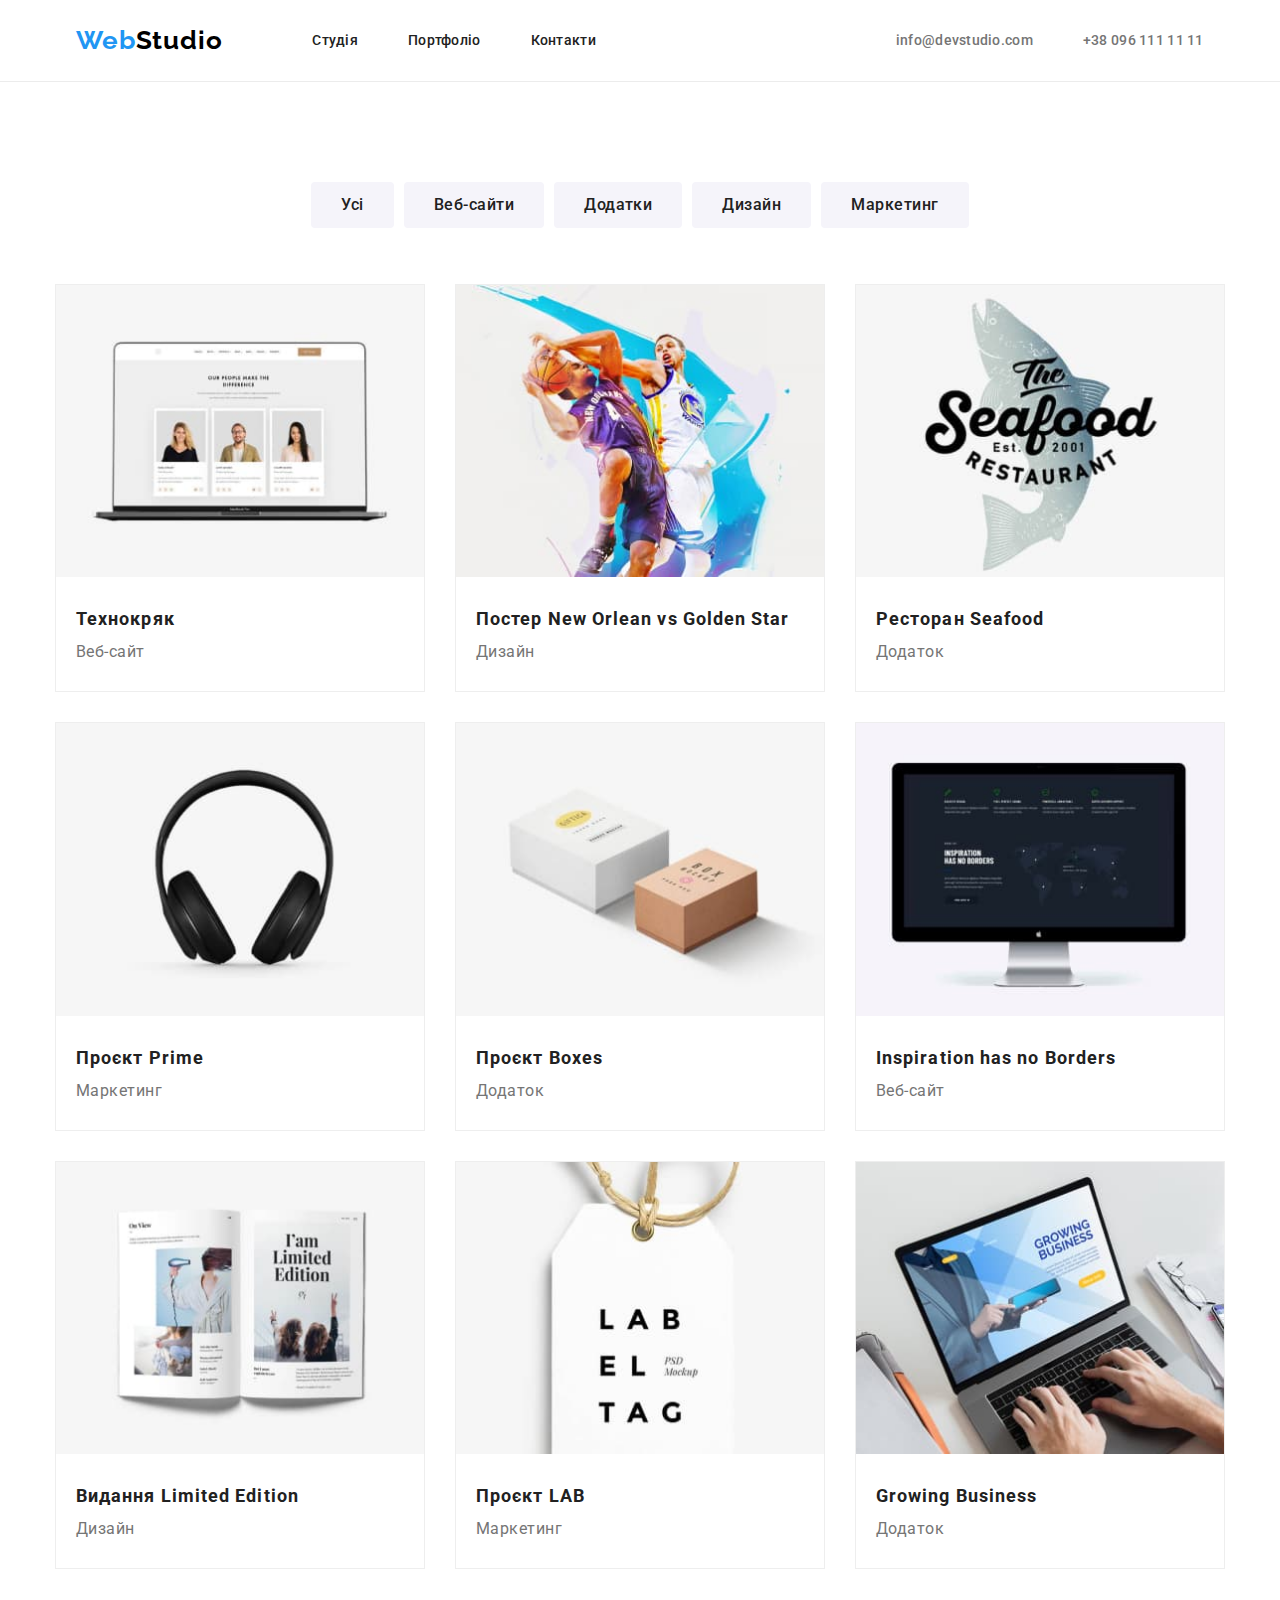
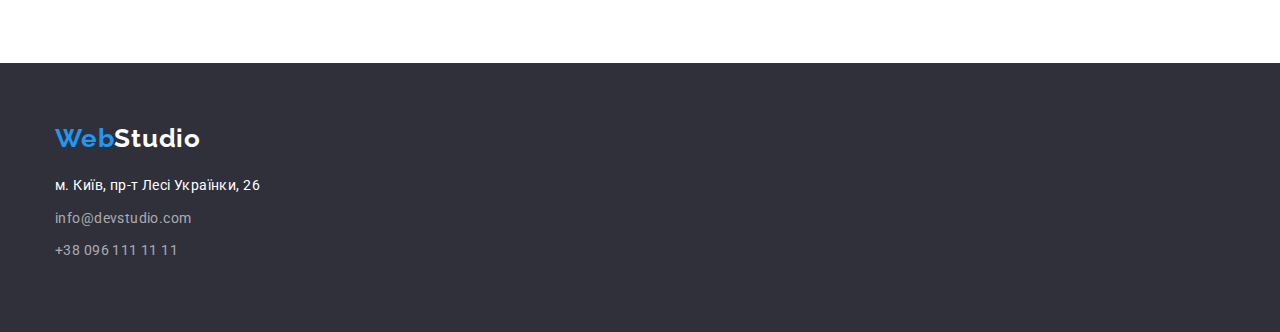
==== commit 04315146: "updated" ====
--- a/portfolio.html
+++ b/portfolio.html
@@ -5,8 +5,8 @@
     <meta http-equiv="X-UA-Compatible" content="IE=edge" />
     <meta name="viewport" content="width=device-width, initial-scale=1.0" />
     <title>WebStudio</title>
+    <link rel="stylesheet" href="./css/modern-normalize.css" />
     <link rel="stylesheet" href="./css/styles.css" />
-    <link rel="stylesheet" href="./css/modern-normalize.css" />
     <link rel="preconnect" href="https://fonts.googleapis.com" />
     <link rel="preconnect" href="https://fonts.gstatic.com" crossorigin />
     <link
--- a/css/styles.css
+++ b/css/styles.css
@@ -128,7 +128,7 @@
   color: white;
   text-transform: uppercase;
   text-align: center;
-  margin-bottom: 40px;
+  margin-bottom: 30px;
 }
 .main-button {
   font-weight: 700;
@@ -230,7 +230,7 @@
 }
 
 .features-section-li > h3 {
-  padding-bottom: 10px;
+  margin-bottom: 10px;
 }
 
 .img-container {
@@ -270,7 +270,6 @@
   flex-direction: row;
   justify-content: center;
   gap: 30px;
-  padding-bottom: 50px;
 }
 
 .team-section {
@@ -306,7 +305,8 @@
   border-radius: 0px 0px 4px 4px;
   display: inline-block;
 }
-.team-section-li > h3 {
+.team-section-li > .team-member-div > h3 {
+  text-transform: capitalize;
   text-align: center;
 }
 .team-section-li > .team-member-div > p {
@@ -320,7 +320,6 @@
 }
 footer {
   width: 100%;
-  height: 252px;
   background: #2f303a;
   padding-top: 60px;
   padding-bottom: 60px;
@@ -363,7 +362,7 @@
   font-style: normal;
   font-weight: 400;
   font-size: 14px;
-  line-height: 2;
+  line-height: 1.7;
   /* or 171% */
   letter-spacing: 0.03em;
   color: rgba(255, 255, 255, 0.6);
@@ -440,6 +439,7 @@
   font-style: normal;
 }
 .img-portfolio > a > .img-div > h3 {
+  font-family: "Roboto";
   text-decoration: none;
   font-style: normal;
   font-weight: 700;
@@ -450,6 +450,7 @@
   color: #212121;
 }
 .img-portfolio > a > .img-div > p {
+  font-family: "Roboto";
   text-decoration: none;
   font-style: normal;
   font-weight: 400;
